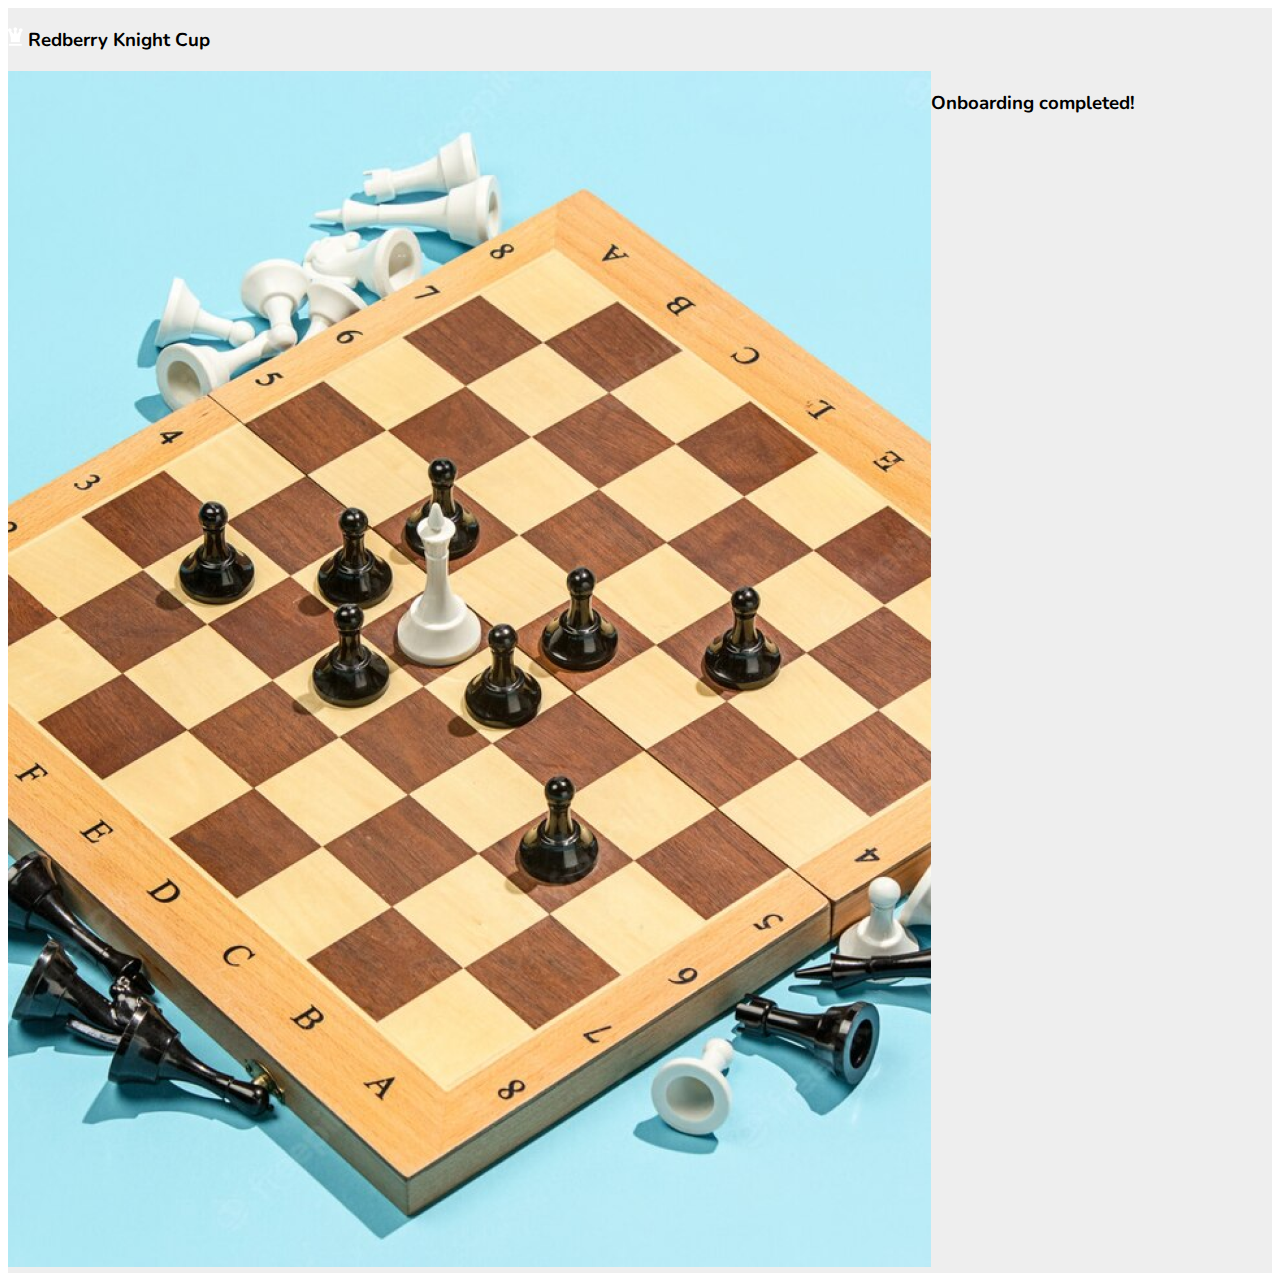
==== final.html @ 9384ac3a "small change in final and register 2 page" ====
<!DOCTYPE html>
<html lang="en">
  <head>
    <meta charset="UTF-8" />
    <meta http-equiv="X-UA-Compatible" content="IE=edge" />
    <meta name="viewport" content="width=device-width, initial-scale=1.0" />
    <title>Document</title>
    <link rel="stylesheet" href="/css/style3.css" />
  </head>
  <body>
    <div class="container">
      <div class="left-top">
        <h3><img src="/icons/Vector1.png" alt="logo" /> Redberry Knight Cup</h3>
      </div>

      <div class="right-top"></div>

      <div class="left-bottom">
        <img src="/images/unsplash_27LH_0jXKYI (2).png" alt="unsplash" />
      </div>

      <div class="right-bottom">
        <div class="logo"></div>
        <div class="bottom-text">
          <h3>Onboarding completed!</h3>
        </div>
      </div>
    </div>
  </body>
</html>
---- css/style3.css ----
@import url('https://fonts.googleapis.com/css2?family=Nunito:wght@400;700&family=Roboto:wght@700&display=swap');


body{
    font-family: nunito;
}

.container{
    background-color: #F5F5F5;
    max-width: 1920px;
    margin: 0 auto;
    display: grid;
    grid-template-columns: repeat(2,1fr);
}

.container > div{
    background: #eee;
}

.top{
    background-color: #7025FB;
}
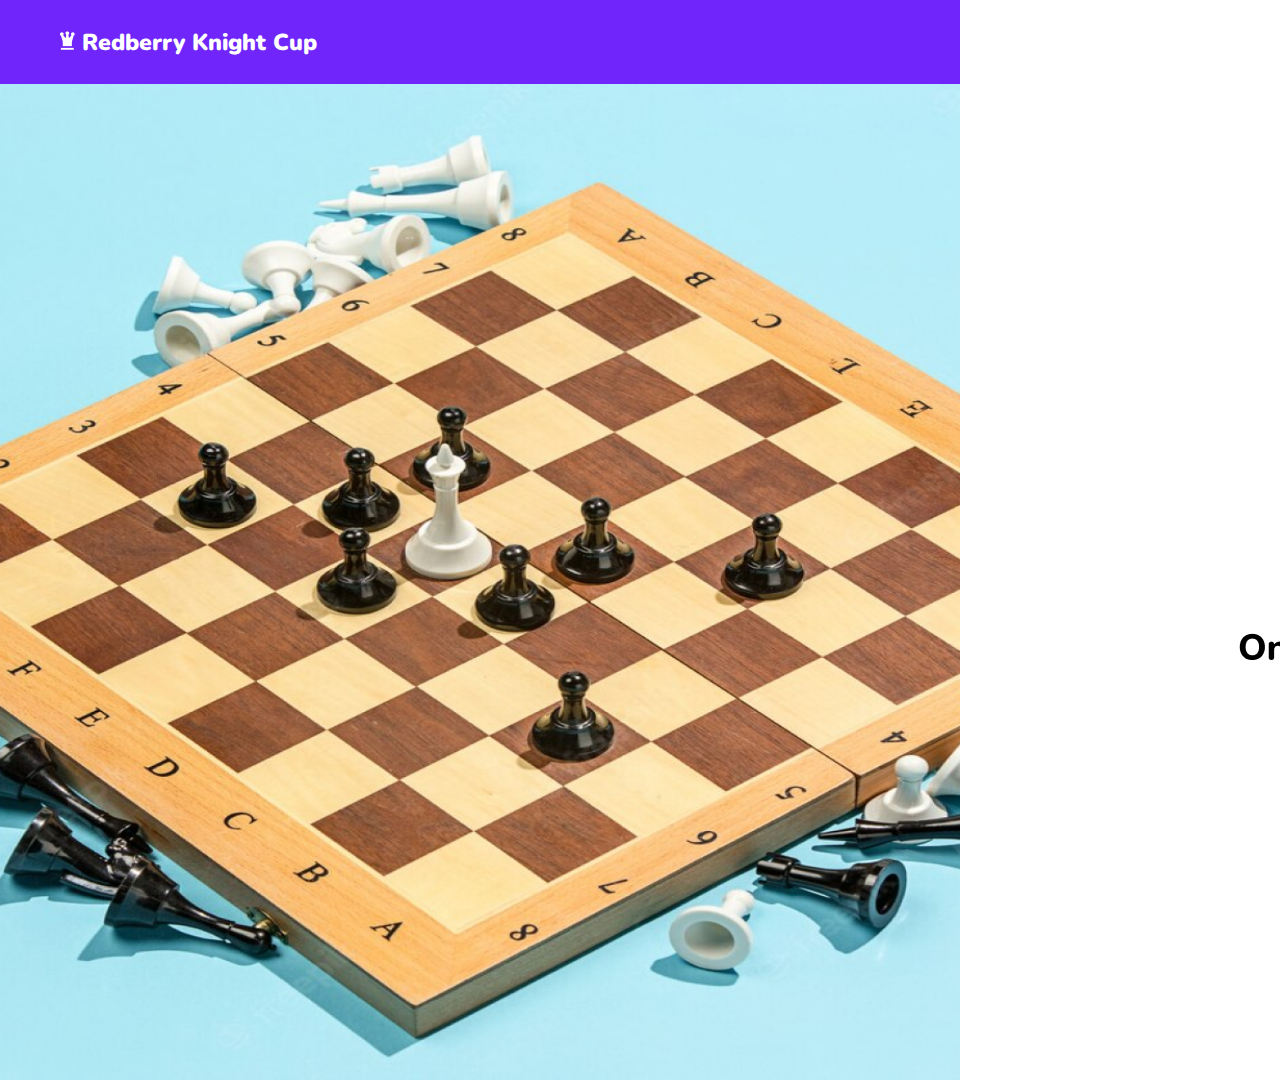
==== commit 8c97df87: "improved sign up page with css and finished final page" ====
--- a/final.html
+++ b/final.html
@@ -5,7 +5,7 @@
     <meta http-equiv="X-UA-Compatible" content="IE=edge" />
     <meta name="viewport" content="width=device-width, initial-scale=1.0" />
     <title>Document</title>
-    <link rel="stylesheet" href="/css/style3.css" />
+    <link rel="stylesheet" href="/css/style4.css" />
   </head>
   <body>
     <div class="container">
@@ -20,10 +20,7 @@
       </div>
 
       <div class="right-bottom">
-        <div class="logo"></div>
-        <div class="bottom-text">
-          <h3>Onboarding completed!</h3>
-        </div>
+        <img src="/images/Onboarding completed!.png" alt="Welcome" />
       </div>
     </div>
   </body>
--- a/css/style4.css
+++ b/css/style4.css
@@ -0,0 +1,49 @@
+@import url('https://fonts.googleapis.com/css2?family=Nunito:wght@400;700&family=Roboto:wght@700&display=swap');
+
+* {
+    margin: 0;
+    padding: 0;
+    box-sizing: border-box;
+  }
+  
+  body {
+    font-family: 'Nunito', sans-serif;
+    height: 100vh;
+    overflow: hidden;
+  }
+  
+  .container {
+    background-color: #fff;
+    max-width: 1920px;
+    height: 1080px;
+    margin: 0 auto;
+    display: grid;
+    grid-template-columns: repeat(2, 1fr);
+    justify-items: stretch;
+    align-items: stretch;
+  }
+  
+  .left-top {
+    background-color: #7025fb;
+    height: 84px;
+    display: flex;
+    align-items: center;
+    padding-left: 60px;
+  }
+  .left-top h3 {
+    color: #fff;
+    font-size: 23px;
+    font-weight: 900;
+  }
+  
+  .left-bottom,
+  .left-bottom img {
+    width: 960px;
+    height: 996px;
+  }
+
+  .right-bottom{
+    align-items: center;
+    margin-top: 330px;
+    margin-left: 278px;
+  }